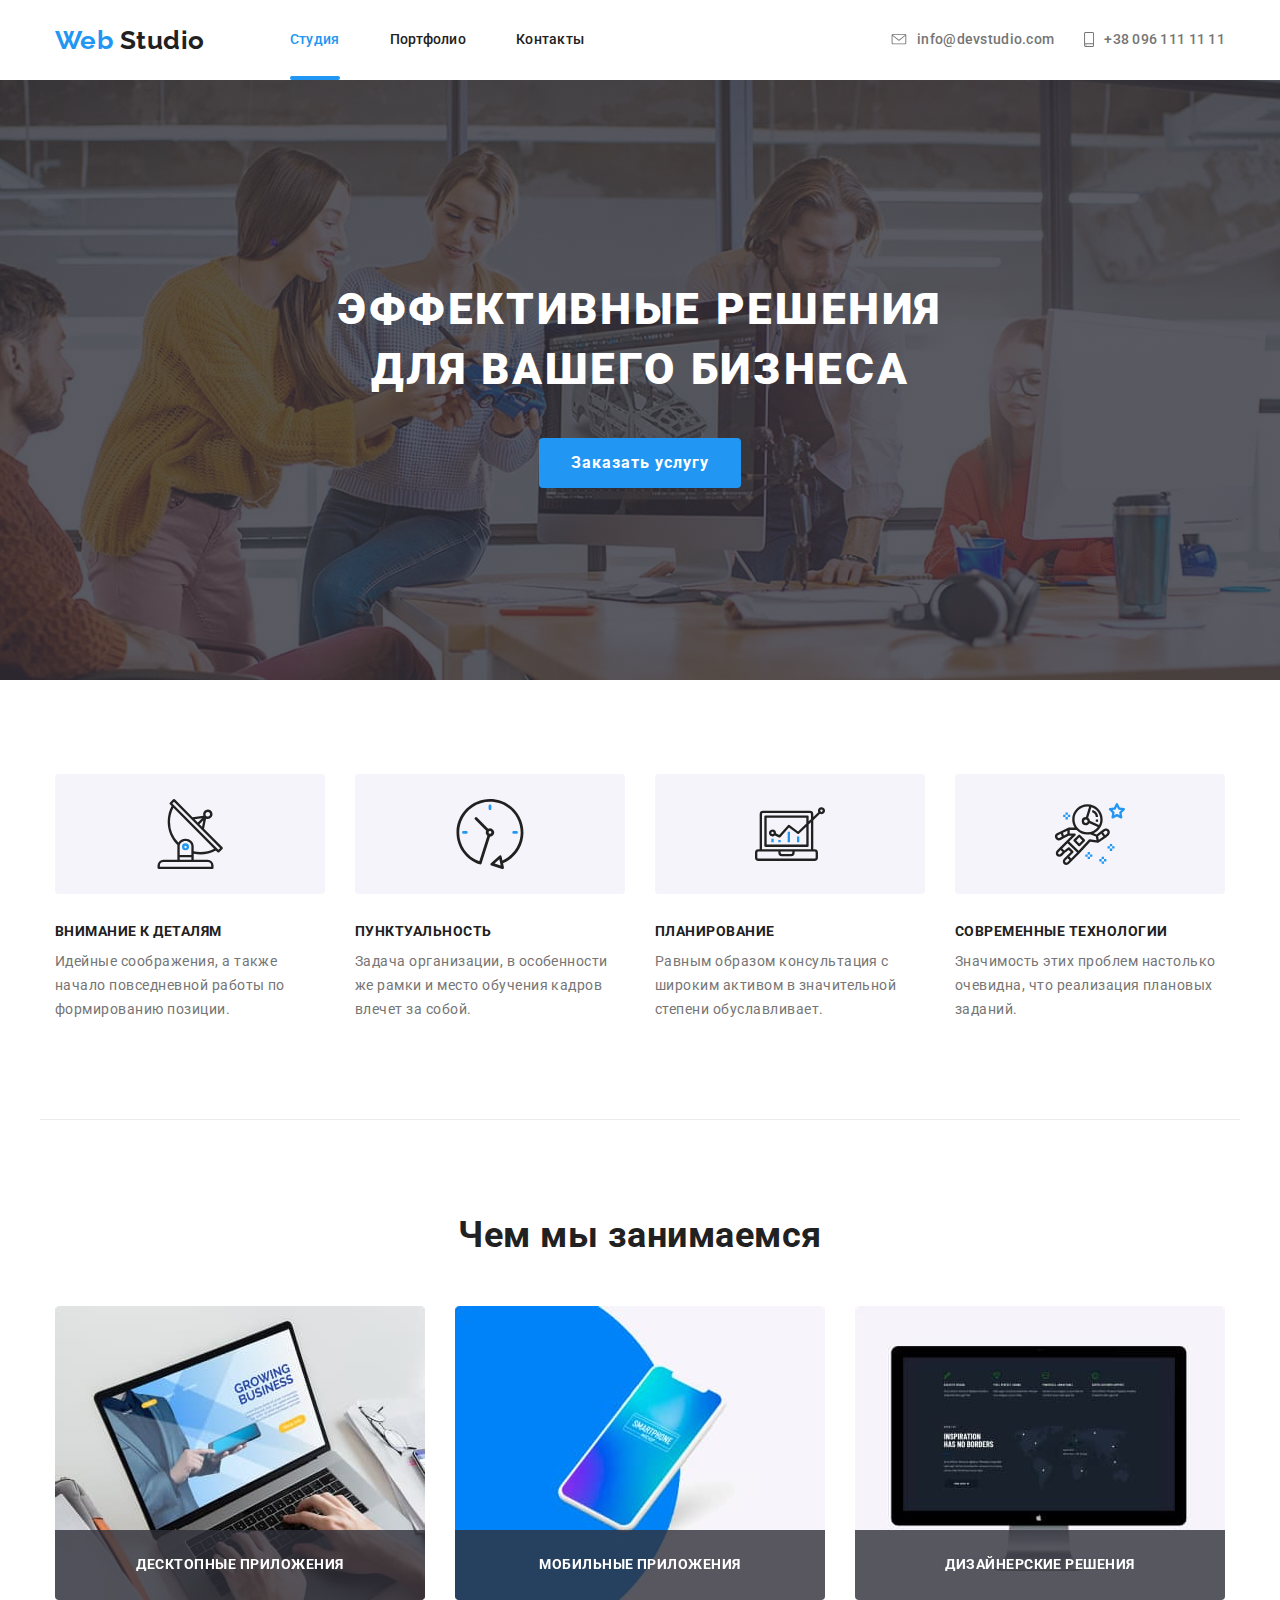
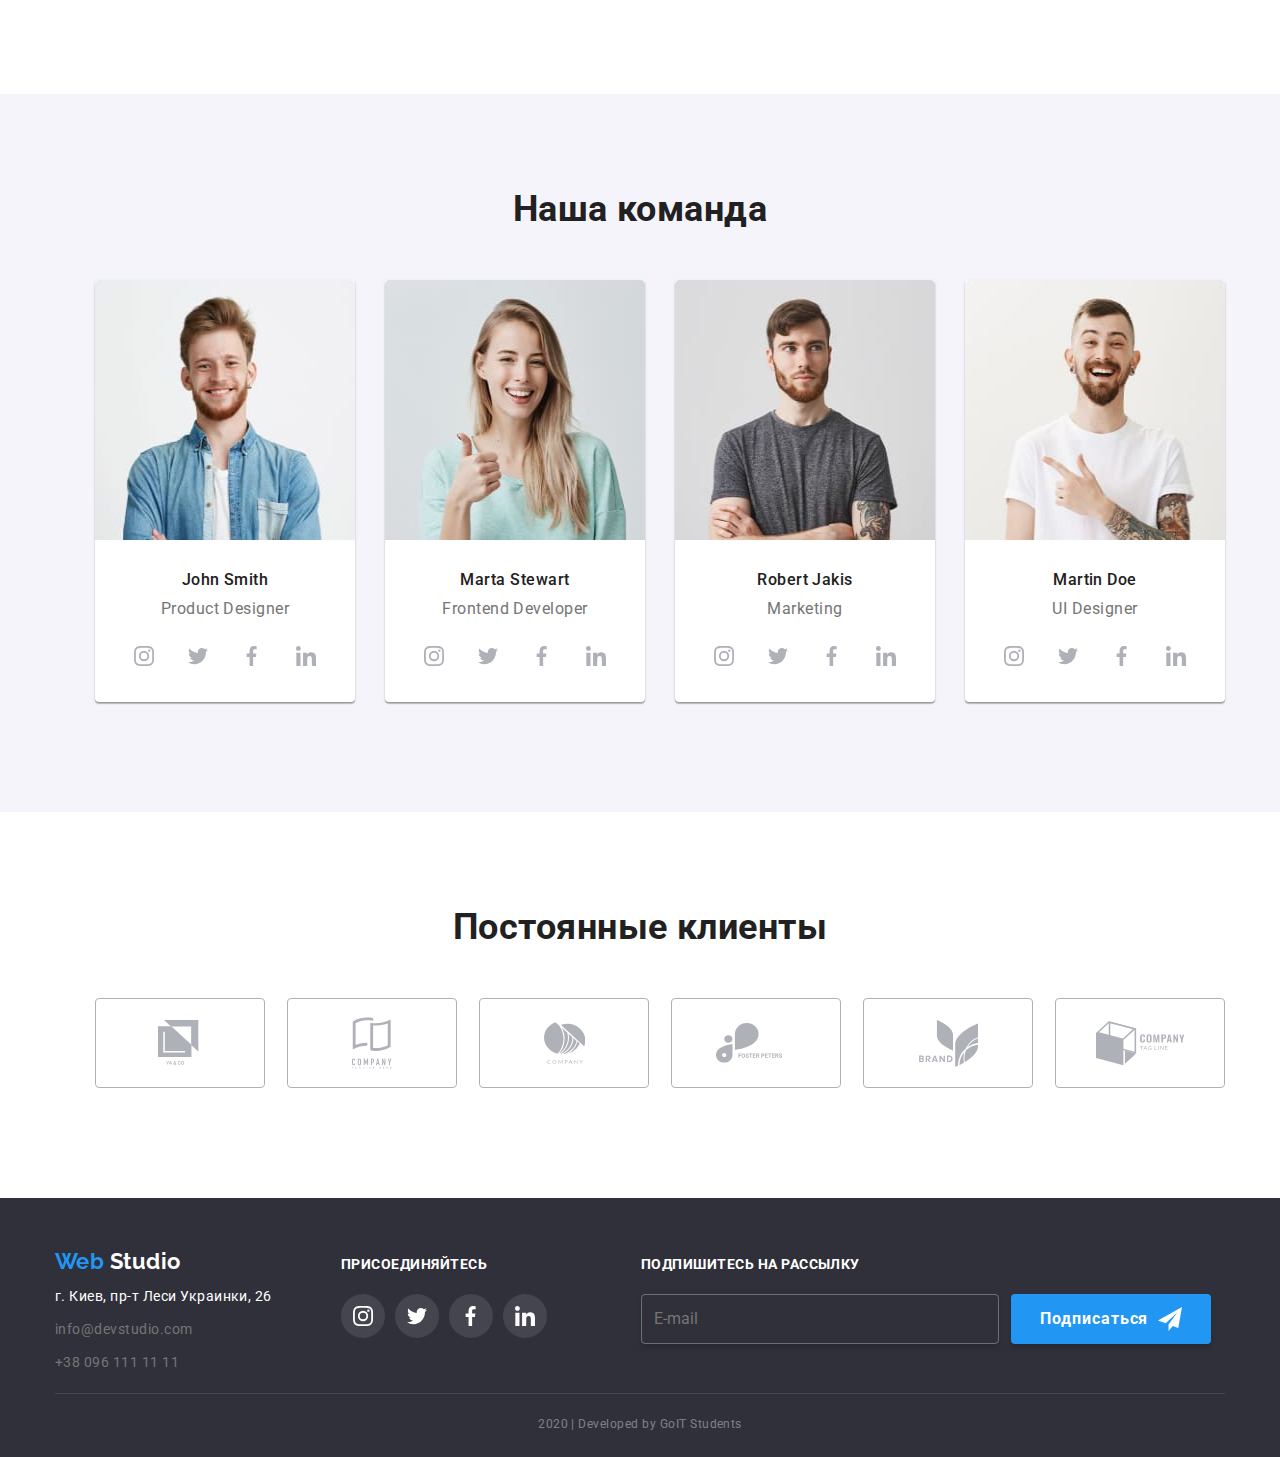
==== index.html @ b2ac67c5 "внес правки по кнопкам" ====
<!DOCTYPE html>
<html lang="ru">
<head>
    <meta charset="UTF-8">
    <meta name="viewport" content="width=device-width, initial-scale=1.0">
    <title>Document</title>
    <link href="https://fonts.googleapis.com/css2?family=Raleway:wght@500&family=Roboto:wght@400;500;700;900&display=swap" rel="stylesheet">
    <link rel="stylesheet" href="https://cdnjs.cloudflare.com/ajax/libs/modern-normalize/0.6.0/modern-normalize.min.css">
    <link rel="stylesheet" href="./css/style.css">
</head>
<body>
    <header>
        <div class="container">
            <nav class="nav">
                <a href="./index.html" class="nav-logo"><span class="first-name">Web</span><span class="last-name"> Studio</span></a>
                <ul class="nav-link">
                    <li class="item"><a href="" class="title current">Студия</a></li>
                    <li class="item"><a href="./portfolio.html" class="title">Портфолио</a></li>
                    <li class="item"><a href="" class="title">Контакты</a></li>
                </ul>
                <ul class="nav-contacts">
                    <li class="item">
                        <a href="mailto:info@devstudio.com" class="item-link">
                            <svg class="item-icon mail">
                                <use href="./images/sprite.svg#icon-mail"></use>
                            </svg>   
                            info@devstudio.com
                        </a>
                    </li>
                    <li class="item">
                        <a href="tel:+380961111111" class="item-link">
                            <svg class="item-icon phone">
                                <use href="./images/sprite.svg#icon-phone"></use>
                            </svg>
                            +38 096 111 11 11
                        </a>
                    </li>
                </ul>
            </nav>
        </div>
    </header>   
    <main>
        <section class="hero">
            <h1 class="title">Эффективные решения для вашего бизнеса</h1>
            <button class="link" data-modal-open>Заказать услугу</button>
        </section>

        <div class="backdrop is-hidden" data-modal>
            <div class="modal">
                <button class="modal-button" data-modal-close>
                    <svg class="modal-close">
                        <use href="./images/sprite-cross.svg#icon-cross"></use>
                    </svg>
                </button>

                <form action="form" class="form">
                    <b class="form-call">Оставьте свои данные, мы вам перезвоним</b>
                    <ul class="form-list">
                        <li class="form-list__item">
                            <form action="">
                                <label for="" class="form-list__item-label">
                                    <svg class="form-list__item-image"  width="12" height="12">
                                        <use href="./images/sprite.svg#icon-person"></use>
                                    </svg>
                                    <input type="name" class="form-list__item-colomn" placeholder=" ">

                                    <span class="form-list__item-text">Имя</span> 

                                </label>
                            </form>
                        </li>
                        <li class="form-list__item">
                            <form action="">
                                <label for="" class="form-list__item-label">
                                    <svg class="form-list__item-image telephone" width="13" height="13">
                                        <use href="./images/sprite.svg#icon-telephone"></use>
                                    </svg>
                                    <input type="tel" name="telephone" class="form-list__item-colomn" placeholder=" "> 
                                    
                                    <span class="form-list__item-text">Телефон</span>
                                </label>
                            </form>
                        </li>
                        <li class="form-list__item">
                            <form action="" class="form-list__item-form">
                                <label for="" class="form-list__item-label">
                                    <svg class="form-list__item-image envelope " width="15" height="12">
                                        <use href="./images/sprite.svg#icon-e-mail" ></use>
                                    </svg>
                                    <input type="email" name="email" class="form-list__item-colomn" placeholder=" ">
                                    
                                    <span class="form-list__item-text">Почта</span>
                                    
                                </label>
                            </form>
                        </li>
                        <li class="form-list__item">
                            <form action="" class="form-list__item-form">
                                <label for="" class="form-list__item-label">
                                    <textarea name="comment" rows="5" placeholder=" "   class="form-list__item-colomn comments"></textarea>
                                    <span class="comments-text">Комментарий</span>
                                </label>

                            </form>
                        </li>
                    </ul>

                    <div class="form-mailing">
                        <form action="">
                            <label for="">
                                <input type="checkbox" class="checbox">
                            </label>
                        </form>
                        <p>Соглашаюсь с рассылкой и принимаю 
                            <a href="" class="form-mailing__link">Условия договора</a></p>
                    </div>
                    <button type="submit" class="button-send">Отправить</button>
                </form>
            </div>            
        </div>

        
        

        <section>
            <!--Скрытый заголовок-->
            <h2 class="visually-hidden">Преимущества</h2>
            <div class="container">
                <ul class="advantages">
                    <li class="advantages-element">
                        <div class="advantages-background">
                            <svg class="advantages-sprite">
                                <use href="./images/sprite.svg#icon-satellite-dish"></use>
                            </svg>
                        </div>
                        <h3 class="advantages-title">Внимание к деталям</h3>
                        <p class="advantages-description">Идейные соображения, а также начало повседневной работы по формированию позиции.</p>
                    </li>
                    <li class="advantages-element">
                        <div class="advantages-background">
                            <svg class="advantages-sprite" width="70" height="70">
                                <use href="./images/sprite.svg#icon-clock"></use>
                            </svg>
                        </div>
                        <h3 class="advantages-title">Пунктуальность</h3>
                        <p class="advantages-description">Задача организации, в особенности же рамки и место обучения кадров влечет за собой.</p>
                    </li>                   
                    <li class="advantages-element">
                        <div class="advantages-background">
                            <svg class="advantages-sprite" width="70" height="70">
                                <use href="./images/sprite.svg#icon-computer"></use>
                            </svg>
                        </div>
                        <h3 class="advantages-title">Планирование</h3>
                        <p class="advantages-description">Равным образом консультация с широким активом в значительной степени обуславливает.</p>
                    </li>
                    <li class="advantages-element">
                        <div class="advantages-background">
                            <svg class="advantages-sprite" width="70" height="70">
                                <use href="./images/sprite.svg#icon-cosmonaut"></use>
                            </svg>
                        </div>
                        <h3 class="advantages-title">Современные технологии</h3>
                        <p class="advantages-description">Значимость этих проблем настолько очевидна, что реализация плановых заданий.</p>
                    </li>          
                </ul>
            </div>
        </section>
        
        <section>
            <div class="container employment-section">
                <h2 class="title-section">Чем мы занимаемся</h2>
                <ul class="benefit">
                    <li class="benefit-item">
                        <img src="./images/desktop.jpg" alt="Иконка персонального компьютера" width="370">
                        <h3 class="capabilities">Десктопные приложения</h3>
                    </li>
                    <li class="benefit-item">
                        <img src="./images/smartphone.jpg" alt="Иконка смартфона" width="370">
                        <h3 class="capabilities">Мобильные приложения</h3>
                    </li>
                    <li class="benefit-item">
                        <img src="./images/display.jpg" alt="Иконка монитора" width="370">
                        <h3 class="capabilities">Дизайнерские решения</h3>
                    </li>
                </ul>
            </div>
            
        </section>

        <section class="team">
            <div class="container employment-team">
                <h2 class="title-section">Наша команда</h2>
                <ul class="team-flex">
                    <li class="team-flex-item">
                        <img src="./images/John.jpg" alt="Фото Джона Смита" width="270" class="team-flex-photo">
                        <h3 lang="en" class="title">John Smith</h3>
                        <p lang="en">Product Designer</p>
                        <ul class="social-links">
                            <li>
                                <a href="https://instagram.com" class="link" aria-label="иконка Инстаграм">
                                    <svg class="link-icon" widht="20" height="20">
                                        <use href="./images/sprite.svg#icon-instagram"></use>
                                    </svg>
                                </a>
                            </li>
                            <li>
                                <a href="https://twitter.com" class="link" aria-label="иконка Твиттер">
                                    <svg class="link-icon" widht="20" height="20">
                                        <use href="./images/sprite.svg#twitter"></use>
                                    </svg>
                                </a>
                            </li>
                            <li>
                                <a href="https://facebook.com" class="link" aria-label="иконка Фейсбук">
                                    <svg class="link-icon" widht="20" height="20">
                                        <use href="./images/sprite.svg#icon-Facebook"></use>
                                    </svg>
                                </a>
                            </li>
                            <li>
                                <a href="https://linkedin.com" class="link" aria-label="иконка Линкедин">
                                    <svg class="link-icon" widht="20" height="20">
                                        <use href="./images/sprite.svg#icon-linkedin"></use>
                                    </svg>
                                </a>
                            </li>
                        </ul>
                    </li>
                    <li class="team-flex-item">
                        <img src="./images/Marta.jpg" alt="Фото Марты Стюарт" width="270" class="team-flex-photo">
                        <h3 lang="en" class="title">Marta Stewart</h3>
                        <p lang="en">Frontend Developer</p>
                        <ul class="social-links">
                            <li>
                                <a href="https://instagram.com" class="link" aria-label="иконка Инстаграм">
                                    <svg class="link-icon" widht="20" height="20">
                                        <use href="./images/sprite.svg#icon-instagram"></use>
                                    </svg>
                                </a>
                            </li>
                            <li>
                                <a href="https://twitter.com" class="link" aria-label="иконка Твиттер">
                                    <svg class="link-icon" widht="20" height="20">
                                        <use href="./images/sprite.svg#twitter"></use>
                                    </svg>
                                </a>
                            </li>
                            <li>
                                <a href="https://facebook.com" class="link" aria-label="иконка Фейсбук">
                                    <svg class="link-icon" widht="20" height="20">
                                        <use href="./images/sprite.svg#icon-Facebook"></use>
                                    </svg>
                                </a>
                            </li>
                            <li>
                                <a href="https://linkedin.com" class="link" aria-label="иконка Линкедин">
                                    <svg class="link-icon" widht="20" height="20">
                                        <use href="./images/sprite.svg#icon-linkedin"></use>
                                    </svg>
                                </a>
                            </li>
                        </ul>
                    </li>
                    <li class="team-flex-item">
                        <img src="./images/Robert.jpg" alt="Фото Роберта Якиса" width="270" class="team-flex-photo">
                        <h3 lang="en" class="title">Robert Jakis</h3>
                        <p lang="en">Marketing</p>
                        <ul class="social-links">
                            <li>
                                <a href="https://instagram.com" class="link" aria-label="иконка Инстаграм">
                                    <svg class="link-icon" widht="20" height="20">
                                        <use href="./images/sprite.svg#icon-instagram"></use>
                                    </svg>
                                </a>
                            </li>
                            <li>
                                <a href="https://twitter.com" class="link" aria-label="иконка Твиттер">
                                    <svg class="link-icon" widht="20" height="20">
                                        <use href="./images/sprite.svg#twitter"></use>
                                    </svg>
                                </a>
                            </li>
                            <li>
                                <a href="https://facebook.com" class="link" aria-label="иконка Фейсбук">
                                    <svg class="link-icon" widht="20" height="20">
                                        <use href="./images/sprite.svg#icon-Facebook"></use>
                                    </svg>
                                </a>
                            </li>
                            <li>
                                <a href="https://linkedin.com" class="link" aria-label="иконка Линкедин">
                                    <svg class="link-icon" widht="20" height="20">
                                        <use href="./images/sprite.svg#icon-linkedin"></use>
                                    </svg>
                                </a>
                            </li>
                        </ul>
                    </li>
                    <li class="team-flex-item">
                        <img src="./images/Martin.jpg" alt="Фото Мартина До" width="270" class="team-flex-photo">
                        <h3 lang="en" class="title">Martin Doe</h3>
                        <p lang="en">UI Designer</p>
                        <ul class="social-links">
                            <li>
                                <a href="https://instagram.com" class="link" aria-label="иконка Инстаграм">
                                    <svg class="link-icon" widht="20" height="20">
                                        <use href="./images/sprite.svg#icon-instagram"></use>
                                    </svg>
                                </a>
                            </li>
                            <li>
                                <a href="https://twitter.com" class="link" aria-label="иконка Твиттер">
                                    <svg class="link-icon" widht="20" height="20">
                                        <use href="./images/sprite.svg#twitter"></use>
                                    </svg>
                                </a>
                            </li>
                            <li>
                                <a href="https://facebook.com" class="link" aria-label="иконка Фейсбук">
                                    <svg class="link-icon" widht="20" height="20">
                                        <use href="./images/sprite.svg#icon-Facebook"></use>
                                    </svg>
                                </a>
                            </li>
                            <li>
                                <a href="https://linkedin.com" class="link" aria-label="иконка Линкедин">
                                    <svg class="link-icon" widht="20" height="20">
                                        <use href="./images/sprite.svg#icon-linkedin"></use>
                                    </svg>
                                </a>
                            </li>
                        </ul>
                    </li>
                </ul>
            </div>
            
        </section>

        <section>
            <div class="container employment-partners">
                <h2 class="title-section">Постоянные клиенты</h2>
                <ul class="partners">
                    <li class="partners-image">
                        <a href="" class="partners-link">
                            <svg class="partners-logo" width="44.27" height="49.23">
                                <use href="./images/sprite.svg#icon-yaco"></use>
                            </svg>
                        </a>
                    </li>
                    <li class="partners-image">
                        <a href="" class="partners-link">
                            <svg class="partners-logo" width="40" height="52">
                                <use href="./images/sprite.svg#icon-tagline_co"></use>
                            </svg>
                        </a>
                    </li>
                    <li class="partners-image">
                        <a href="" class="partners-link">
                            <svg class="partners-logo" width="41" height="42.6">
                                <use href="./images/sprite.svg#icon-company"></use>
                            </svg>
                        </a>
                    </li>
                    <li class="partners-image">
                        <a href="" class="partners-link">
                            <svg class="partners-logo" width="79.56" height="42.02">
                                <use href="./images/sprite.svg#icon-foster_peters"></use>
                            </svg>
                        </a>
                    </li>
                    <li class="partners-image">
                        <a href="" class="partners-link">
                            <svg class="partners-logo" width="59" height="47">
                                <use href="./images/sprite.svg#icon-brand"></use>
                            </svg>
                        </a>
                    </li>
                    <li class="partners-image">
                        <a href="" class="partners-link">
                            <svg class="partners-logo" width="88.48" height="45.44">
                                <use href="./images/sprite.svg#icon-tag_line_co"></use>
                            </svg>
                        </a>
                    </li>
                </ul>
            </div>
        </section>
    </main>

    <footer>
        <div class="container footer">
            <!--Скрытый заголовок-->
            <h2 class="hidden">Адрес и контакты</h2>
            <section class="footer-flex">
                <div class="footer-flex-block">
                    <a href="./index.html" class="footer-logo"><span class="first-name-logo">Web</span><span class="last-name-logo"> Studio</span></a>
                    <address class="contacts">
                        <p>г. Киев, пр-т Леси Украинки, 26</p>
                        <ul>
                            <li><a href="mailto:info@devstudio.com">info@devstudio.com</a></li>
                            <li><a href="tel:+380961111111">+38 096 111 11 11</a></li>
                        </ul>         
                    </address>
                </div>

                <div class="footer-flex-block network">
                    <h2 class="join">присоединяйтесь</h2>
                    <ul class="social-links footer-links">
                        <li>
                            <a href="https://instagram.com" class="link" aria-label="иконка Инстаграм">
                                <svg class="link-icon" widht="20" height="20">
                                    <use href="./images/sprite.svg#icon-instagram"></use>
                                </svg>
                            </a>
                        </li>
                        <li>
                            <a href="https://twitter.com" class="link" aria-label="иконка Твиттер">
                                <svg class="link-icon" widht="20" height="20">
                                    <use href="./images/sprite.svg#twitter"></use>
                                </svg>
                            </a>
                        </li>
                        <li>
                            <a href="https://facebook.com" class="link" aria-label="иконка Фейсбук">
                                <svg class="link-icon" widht="20" height="20">
                                    <use href="./images/sprite.svg#icon-Facebook"></use>
                                </svg>
                            </a>
                        </li>
                        <li>
                            <a href="https://linkedin.com" class="link" aria-label="иконка Линкедин">
                                <svg class="link-icon" widht="20" height="20">
                                    <use href="./images/sprite.svg#icon-linkedin"></use>
                                </svg>
                            </a>
                        </li>
                    </ul>
                </div>

                <form class="subscribe">
                    <b class="subscribe-urge">Подпишитесь на рассылку</b>
                    <ul class="subscribe-form">
                        <li>
                            <form action="" class="subscribe-form__field">
                                <label for="email" class="subscribe-form__field-label">
                                    <input type="email" name="email" class="subscribe-form__field-input" placeholder="E-mail">
                                </label>
                            </form>
                        </li>
                        
                        <li>
                            <button type="submit" class="submit">Подписаться
                                <svg class="submit-svg">
                                    <use href="./images/sprite.svg#icon-send"></use>
                                </svg>
                            </button>
                        </li>
                    </ul>
                </form>
                
            </section>
            <p class="developers">2020 | Developed by GoIT Students</p>
        </div>
    </footer>
  
  <script src="./js/modal.js"></script>
</body>
</html>
---- css/style.css ----
/* primary text color #212121 */

/* secondary color #757575 */

/* third-text-color: Hero, advantages, section H2 what we do, footer <p>, adress only <p>, social links when :hover - #FFFFFF */

/* link color #2196F3 */

/* footer adress ul li - rgba(255, 255, 255, 0.6); */

/* 2020 | Developed by GoIT Students - rgba(255, 255, 255, 0.4); */

/* bcg логотипов с раздела преимущества #F5F4FA; */

:root{
    --primary-text-color: #212121;
    --secondary-text-color: #757575;
    --third-text-color: #FFFFFF;
    --link-color: #2196F3;
    --developers-color: rgba(255, 255, 255, 0.4);
    --resources-portfolio-color: #F5F4FA;
    --benefit-capabilities-color: rgba(47, 48, 58, 0.8);
    --border-partners-company-color: #AFB1B8;
    --line-developers-color: rgba(255, 255, 255, 0.1);
    --header-line-color: #ECECEC;
    --bacgroung-portfolio-links: rgba(33, 150, 243, 0.9);
    --backdrop-color: rgba(0, 0, 0, 0.2);
    --backgroung-footer-color: #2F303A;
}

/* html {
	box-sizing: border-box;
}

*,
*::before,
*::after {
	box-sizing: inherit;
} */

body{
    color: var(--primary-text-color);
    background-color: var(--third-text-color);
    font-family: Roboto, sans-serif;
    letter-spacing: 0.03em;
    font-style: normal;
    font-weight: 400;
}

img{​  
    display: block;
    max-width: 100%;
    height: auto;
}

.visually-hidden {
    position: absolute;
    width: 1px;
    height: 1px;
    margin: -1px;
    border: 0;
    padding: 0;
    clip: rect(0 0 0 0);
    overflow: hidden;
  }

/*.title-section,*/ .team .title, .team p, .logo, .join, .contacts > p{
    padding: 0;
    margin: 0;
}

.container {
    margin-left: auto;
    margin-right: auto;
    width: 1200px;
    padding-left: 15px;
    padding-right: 15px;
    /* outline: 2px solid tomato; */
}
  
a{
    text-decoration: none;
}
li {
    list-style-type: none; /* Убираем маркеры */
}

/* Логотип */
.nav-logo{
    margin-right: 85px;
}

span.first-name,
span.last-name{
    color: var(--link-color);
    font-family: Raleway, sans-serif;
    font-weight: 700;
    font-size: 26px;
    line-height: 1.19;
}

span.last-name{
    color: var(--primary-text-color);
}

/* Верхняя панель перехода по ссылкам внутри сайта */
.header-porfolio{
    border-bottom: 1px solid var(--header-line-color);
}

.nav-link{
    padding: 0;
    margin: 0;
}

.nav{
    display: flex;
    align-items: center;
} 

.nav-link{
    display: flex;
}

.nav-link .item + .item{
    margin-left: 50px;
}

.nav-link .title{
    display: block;
    padding-top: 32px;
    padding-bottom: 32px;

    transition: color 250ms cubic-bezier(0.4, 0, 0.2, 1);
}

.nav-link .title,
.nav-contacts .item-link{
    display: inline-block;
    margin-bottom: 0px;

    color: inherit;  
    font-weight: 500;
    font-size: 14px;
    line-height: 1.14;
    letter-spacing: 0.02em;
}

.nav-link .title:hover,
.nav-link .title:focus{
    color: var(--link-color);
}

.nav-link .current{
    position: relative;
    color: var(--link-color);   
}

.nav-link .current::after{
    content: '';
    position: absolute;
    bottom: 0;
    left: 0;

    width: 100%;
    height: 4px;
    background-color: var(--link-color);
    border-radius: 2px;
}

/* Верхняя панель отправки мейла и телефонного звонка */
.nav-contacts{
    display: flex;    
    padding: 0;
    margin: 0;
    margin-left: auto;
    align-items: center;
}

.nav-contacts .item + .item{
    display: flex;
    margin-left: 30px;
    align-items: center;
}

.nav-contacts .item-link{
    display: flex;
    align-items: center;
    color: var(--secondary-text-color);
    transition: color 250ms cubic-bezier(0.4, 0, 0.2, 1);
}

.item-icon{
    margin-right: 10px;
}

.item-icon.mail{
    display: flex;
    width: 16px;
    height: 11px;
    transition: fill 250ms cubic-bezier(0.4, 0, 0.2, 1);
    fill: var(--secondary-text-color);
}

.item-icon.phone{
    display: flex;
    width: 10px;
    height: 15px;
    transition: fill 250ms cubic-bezier(0.4, 0, 0.2, 1);
    fill: var(--secondary-text-color);
}

.nav-contacts .item-link:hover,
.nav-contacts .item-link:focus{
    color: var(--link-color);
    fill: var(--link-color);
}

.nav-contacts .item-link:hover > .mail,
.nav-contacts .item-link:focus > .mail{
    fill: var(--link-color);
}

.nav-contacts .item-link:hover > .phone,
.nav-contacts .item-link:focus > .phone{
    fill: var(--link-color);
}

/* .item-link.mail::before{
    content: '';
    display: inline-flex;
    background-image: url('../images/mail.svg');
    width: 16px;
	height: 11px;
    margin-right: 10px;
    background-size: contain;
} */

/* .item-link.telephone::before{
    content: '';
    display: inline-flex;
    background-image: url(../images/phone.svg);
    width: 10px;
	height: 15px;
    margin-right: 10px;
    background-size: contain;
} */


/* Заглавие сайта - HERO */
.hero{
    /* display: block; */
    padding-top: 200px;
    padding-bottom: 200px;
    margin-left: auto;
    margin-right: auto;
    text-align: center;

    background-image: linear-gradient(rgba(47, 48, 58, 0.8), rgba(47, 48, 58, 0.8)), url(../images/Hero.jpg);
    background-repeat: no-repeat;
    background-position: center;
    max-width: 1600px;
    height: 600px;
}

.hero .title{
    margin: 0;
    margin-bottom: 38px;

    margin-left: auto;
    margin-right: auto;
    width: 646px;
    align-content: center;

    color: var(--third-text-color);
    font-weight: 900;
    font-size: 44px;
    line-height: 1.36;
    letter-spacing: 0.06em;
    text-transform: uppercase;
    /* background-color: tomato; */
}

.hero .link{
    display: inline-block;
    margin-bottom: 0px;
    padding: 10px 32px;

    cursor: pointer;
    background-color: var(--link-color);
    border-radius: 4px;
    color: var(--third-text-color);
    font-weight: 700;
    font-size: 16px;
    line-height: 1.88;
    letter-spacing: 0.06em;
    min-width: 200px;

    border: none;
}

/* Модалка */
.backdrop{
    position: fixed;
    top: 0;
    left: 0;
    width: 100%;
    height: 100%;
    background-color: var(--backdrop-color);
    transition: opacity 250ms cubic-bezier(0.4, 0, 0.2, 1);
}

.backdrop.is-hidden{
    opacity: 0;
    pointer-events: none;
}

.modal{
    position: relative;
    top: 50%;
    left: 50%;

    padding-top: 40px;
    padding-bottom: 40px;

    width: 528px;
    height: 581px;

    background-color: var(--third-text-color);
    border-radius: 4px;
    box-shadow: 0px 2px 1px rgba(0, 0, 0, 0.2), 0px 1px 1px rgba(0, 0, 0, 0.14), 0px 1px 3px rgba(0, 0, 0, 0.12);   
    text-align: center;

    transform: translate(-50%, -50%) scale(1);
    transition: transform 250ms cubic-bezier(0.4, 0, 0.2, 1);
}

.backdrop.is-hidden .modal {
    transform: translate(-50%, -50%) scale(1.1);
}

.modal-button{
    position: absolute;
    top: 0;
    right: 0;
    transform: translate(+30%, -30%);
    
    display: flex;
    /* flex-direction: column; */
    width: 30px;
    height: 30px;
    background-color: var(--third-text-color);
    border-radius: 50%;
    justify-content: center;
    align-items: center;

    outline: none;
    border: none;
    box-shadow: 0px 2px 1px rgba(0, 0, 0, 0.2), 0px 1px 1px rgba(0, 0, 0, 0.14), 0px 1px 3px rgba(0, 0, 0, 0.12);
    cursor: pointer;
}

.modal-close{
    display: flex;
    width: 11px;
    height: 11px;
}

/* .form{

} */

.form .form-call{
    display: block;
    font-size: 20px;
    line-height: 23px;
}

.form-list{
    margin: 0;
    padding: 0;
}

.form-list__item{
    margin-top: 28px;
    display: block; 
}

.form-list__item:first-child{
    margin-top: 30px;
}

.form-list__item-label{
    position: relative;
    font-size: 14px;
    line-height: 1.14;
    letter-spacing: 0.01em;
    color: var(--secondary-text-color);
    outline: none;
    /* font: inherit; */
}

.form-list__item-text{
    position: absolute;
    top: 50%;
    left: 42px;
    transform: translateY(-50%);
    transition: transform 250ms cubic-bezier(0.4, 0, 0.2, 1);
}

textarea, input {
    transition: border-color 250ms cubic-bezier(0.4, 0, 0.2, 1);
}

/* .form-list__item-label:focus-within > .form-list__item-text{
    color: var(--link-color);
} */

.form-list__item-label:focus-within > .form-list__item-image{
    fill: var(--link-color);
}

.form-list__item-label:focus-within > .form-list__item-colomn{
    border-color: var(--link-color);
}

.form-list__item-colomn{
    padding-left: 42px;
    width: 448px;
    height: 40px;
    border: 1px solid rgba(33, 33, 33, 0.2);
    border-radius: 4px;
    outline: none;
}

.form-list__item-colomn.comments{
    padding: 12px 16px;
    width: 448px;
    height: 120px;
}

.form-list__item-colomn.comments{
    resize: none;
}
/* 
.form-list__item-form{
    position: relative;
} */

.comments-text{
    position: absolute;
    
    top: -94px;
    left: 16px;
    transition: transform 250ms cubic-bezier(0.4, 0, 0.2, 1);
}

.form-list__item-label:focus-within>.form-list__item-text,
.form-list__item-colomn:not(:placeholder-shown)+.form-list__item-text {
  transform: translate(-26px, -36px);

  font-size: 12px;
  color: var(--link-color);
}

.form-list__item-label:focus-within>.comments-text,
textarea:not(:placeholder-shown)+.comments-text {
  transform: translateY(-28px);

  font-size: 12px;
  color: var(--link-color);
}

/* свг-спрайты в модальном окне */
.form-list__item-image{
    position: absolute;
    margin: 14px 0px 14px 19px;
}

.form-list__item-image.telephone{
    margin: 13px 0px 14px 18px;
}

.form-list__item-image.envelope{
    margin: 14px 0px 14px 18px;
}

.form-mailing{
    display: flex;
    justify-content: center;
    margin-top: 20px;
}

.checbox{
    margin-right: 8.48px;
}

.form-mailing > p{
    margin: 0;
    padding: 0;
    font-size: 14px;
    line-height: 1.71;
    color: var(--secondary-text-color);
}

.form-mailing__link{
    color: var(--link-color);
    text-decoration-line: underline;
}


.button-send{
    display: inline-block;
    margin-top: 30px;
    
    width: 200px;
    height: 50px;

    font-size: 16px;
    line-height: 1.87;
    font-weight: 700;
    letter-spacing: 0.06em;

    color: var(--third-text-color);
    background: var(--link-color);
    box-shadow: 0px 4px 4px rgba(0, 0, 0, 0.15);
    border-radius: 4px;
    border: none;
    cursor: pointer;
}

/* Преимущества */
.advantages{
    padding: 0;
    margin: 0;
    display: flex;
    padding-top: 94px;
    padding-bottom: 94px;
    align-items: center;
}

.advantages-element, .benefit-item{
    text-align: left;
    /* padding: 0; */
    margin-right: 30px;
}

.benefit-item{
    position: relative;
}

.advantages-element:last-child, .benefit-item:last-child{
    margin-right: 0px;
}

h2, .advantages{
    text-align: center;
}

.advantages-background{
    display: flex;
    margin-bottom: 30px;
    width: 270px;
    height: 120px;
    background-color: var(--resources-portfolio-color);
    border-radius: 4px;
    justify-content: center;
    align-items: center;
}


.advantages-sprite{
    display: flex;
    width: 70px;
    height: 70px;
}

.advantages-title{
    font-weight: 700;
    font-size: 14px;
    line-height: 1.14;
    text-transform: uppercase;
    margin: 0;
    margin-bottom: 10px;
    height: 16px;
}

.advantages-description{
    margin: 0;
    color: var(--secondary-text-color);
    max-width: 270px;
    font-size: 14px;
    line-height: 1.7;
    margin-bottom: 0px;
    height: 75px;
}

/* Чем мы занимаемся */
.employment{
    padding-top: 94px;
    padding-bottom: 94px;
    margin-bottom: 94px;
}

.title-section{
    margin: 0;
    margin-bottom: 50px;
    margin-left: auto;
    margin-right: auto;

    font-weight: 700;
    font-size: 36px;
    line-height: 1.17;
    text-align: center;
}

.benefit, .capabilities{
    padding: 0;
    margin: 0;
}

.benefit{
    display: flex;
    /* justify-content: space-between; */
}

.employment-section{
    padding-top: 94px;
    padding-bottom: 94px;
    border-top: 1px solid var(--header-line-color);
    /* margin-bottom: 94px; */
}

.benefit-item img{
    display: block;
    margin-bottom: 0px;
    /* min-width: auto; */
    border-radius: 4px;
    height: 294px;
}

.benefit-item .capabilities{
    position: absolute;
    bottom: 0;
    display: block;
    padding: 27px 80px;
    
    width: 370px;
    color: var(--third-text-color);
    font-weight: 700;
    font-size: 14px;
    line-height: 1.14;
    height: 70px;
    text-align: center;
    text-transform: uppercase;
    background-color: var(--benefit-capabilities-color);
    border-radius: 0px 0px 4px 4px; 
    /* letter-spacing: 0.03em; */
}

/* Наша команда */

.team{
    background-color: var(--resources-portfolio-color);
}

.employment-team{
    padding-top: 94px;
    padding-bottom: 94px;
}


.team-flex{
    display: flex;
}

.team-flex-item{
    width: calc((100% - 90px) / 4);
    margin-right: 30px;

    background-color: var(--third-text-color);
    box-shadow: 0px 2px 1px rgba(0, 0, 0, 0.2), 0px 1px 1px rgba(0, 0, 0, 0.14), 0px 1px 3px rgba(0, 0, 0, 0.12);
    border-radius: 4px;
    padding-bottom: 24px;

    overflow: hidden;
}

.team-flex-item:last-child{
    margin-right: 0px;
}

.team-flex-photo{
    margin-bottom: 30px;
    display: block;
    height: 260px;
}

.team-flex .title{
    font-weight: 500;
    font-size: 16px;
    line-height: 1.19;
    text-align: center;
    margin-bottom: 10px;
}

.team-flex-item p{
    color: var(--secondary-text-color);
    font-size: 16px;
    line-height: 1.19;
    text-align: center;
    margin-bottom: 16px;
}

/* Наша команда в соц.сетях */
/* .social-links{
    margin-top: 16px;
} */

.social-links {
    display: flex;
    margin-right: auto;
    margin-left: auto;
    width: 206px;
    height: 44px;
    padding: 0;
}
  
.social-links .link {
    display: flex;
    align-items: center;
    width: 44px;
    height: 44px;
    border-radius: 50%;
    background-size: 20px;
    background-repeat: no-repeat;
    background-position: center;

    transition: background-color 250ms cubic-bezier(0.4, 0, 0.2, 1);
}

.social-links > li{
    margin-right: 10px;
}

.social-links > li:last-child{
    margin-right: 0px;
}

.social-links .link-icon {
    display: inline-block;
    fill: var(--border-partners-company-color);
    
    transition: fill 250ms cubic-bezier(0.4, 0, 0.2, 1);
}

.social-links .link:hover > .link-icon,
.social-links .link:focus > .link-icon {
    fill: var(--third-text-color);
}
  
.social-links .link:hover,
.social-links .link:focus {
    background-color: var(--link-color);
}

/* Постоятнные клиенты */
.employment-partners{
    padding-top: 94px;
    padding-bottom: 94px;
}

.partners{
    display: flex;
    justify-content: space-between;
    /* padding-bottom: 94px; */
}

.partners-image{
    display: flex;
}

.partners-link{
    display: flex;
    width: 170px;
    height: 90px;
    border: 1px solid var(--border-partners-company-color);
    border-radius: 4px;
    justify-content: center;
    align-items: center;

    transition: border 250ms cubic-bezier(0.4, 0, 0.2, 1);
}

.partners-logo{
    display: block;
    fill: var(--border-partners-company-color);

    transition: fill 250ms cubic-bezier(0.4, 0, 0.2, 1);
}

.partners-link:hover,
.partners-link:focus{
    border: 1px solid var(--link-color);
}

.partners-link:hover > .partners-logo,
.partners-link:focus > .partners-logo{
    fill: var(--link-color);
}

/* portfolio */
.filtres{
    padding-top: 93px;
    padding-bottom: 50px;
}

.filtres-resources{
    display: flex;
    justify-content: center;
    margin: 0;
    padding: 0;
}

.filtres-resources-button{
    margin-right: 8px;
}

.filtres-resources-button:last-child{
    margin-right: 0px;
}

.filtres-resources button{
    padding: 6px 22px;

    /* font-family: Roboto; 
    font-style: normal;  */
    font-weight: 500;
    font-size: 16px;
    line-height: 1.63;
    text-align: center;
    border: none;
    /* min-width: 73px; */
    border-radius: 4px;

    transition: color 250ms cubic-bezier(0.4, 0, 0.2, 1), background-color 250ms cubic-bezier(0.4, 0, 0.2, 1), box-shadow 250ms cubic-bezier(0.4, 0, 0.2, 1);;
}

.filtres-resources button:hover,
.filtres-resources button:focus{
    color: var(--third-text-color);
    background-color: var(--link-color);
    box-shadow: 0px 2px 2px rgba(0, 0, 0, 0.12), 0px 1px 2px rgba(0, 0, 0, 0.08), 0px 3px 1px rgba(0, 0, 0, 0.1);
}

.works{
    /* padding: 0;
    margin: 0; */
    /* padding-top: 50px; */
    padding-bottom: 94px;
}

.portfolio{
    display: flex;
    flex-wrap: wrap;
    /* justify-content: space-between; */
    padding: 0;
    margin: 0;
}

.portfolio-links{
    width: calc((100% - 30px * 2) / 3);
    margin-right: 30px;
    margin-top: 30px;
    /* margin-top: 50px; */
}

.portfolio-links:nth-child(3n){
    margin-right: 0px;
}

.portfolio-links:nth-child(-n + 3){
    margin-top: 0px;
}

.portfolio-elements{
    border-top-right-radius: 5px;
    border-top-left-radius: 5px;
    overflow: hidden;

    transition: box-shadow 250ms cubic-bezier(0.4, 0, 0.2, 1);
}

.portfolio-elements, .portfolio-elements > img{
    display: block;
    margin-right: 0px;
} 

.portfolio img{
    margin-bottom: 0px;
    height: 294px;
}

.portfolio-image{
    position: relative;
    display: flex;    
    overflow: hidden;
}

.portfolio-elements:hover,
.portfolio-elements:focus{
    box-shadow: 1px 4px 6px rgba(0, 0, 0, 0.16), 0px 4px 4px rgba(0, 0, 0, 0.06), 0px 1px 1px rgba(0, 0, 0, 0.12);
}

.portfolio-elements:hover .text,
.portfolio-elements:focus .text{
    transform: translate(0, 0);
}

.portfolio .text{
    position: absolute;
    /* top: 0;
    left: 0; */
    padding: 0px 24px;
    margin: 0;
    /* opacity: 0; */
    display: flex;
    align-items: center;
    color: var(--third-text-color);
    background-color: var(--bacgroung-portfolio-links);
    width: 370px;
    height: 294px;
    font-size: 18px;
    line-height: 1.56;

    transform: translate(0, +100%);
    transition: transform 250ms cubic-bezier(0.4, 0, 0.2, 1);
}

.portfolio-card{     
    border: 1px solid #EEEEEE;
    border-top: transparent;
    border-bottom-right-radius: 5px;
    border-bottom-left-radius: 5px;
    padding: 20px 24px;
}

.portfolio-card h2{
    color: var(--primary-text-color);
    font-weight: 700;
    font-size: 18px;
    line-height: 2;
    letter-spacing: 0.06em;
    text-align: left;
    margin: 0;
    padding: 0;
}

.portfolio-card .product{
    color: var(--secondary-text-color);
    font-size: 16px;
    line-height: 1.86;
    text-align: left;
    margin-top: 4px;
    margin-bottom: 0px;
}

.hidden{
    display: none;
    padding: 0;
    margin: 0;
    text-align: center;
}

/* footer */
.contacts > ul{
    padding: 0;
    margin: 0;
}

.footer-flex{
    display: flex;
    align-items: baseline;
}

.footer-flex-block{
    margin-top: 48px;
}

.network{
    margin-left: 69px;
}

footer{
    background-color: var(--backgroung-footer-color);
    padding-bottom: 21px;
}

.container-footer{
    /* margin-top: 94px; */
    margin-bottom: 0px;
}

.footer-logo{
    display: block;
    margin-bottom: 10px;
}

.first-name-logo,
.last-name-logo{
    color: var(--link-color);
    font-family: Raleway, sans-serif;
    font-weight: 700;
    font-size: 22px;
    line-height: 1.18;
}

.last-name-logo{
    color: var(--third-text-color);
}

.contacts > p{
    margin-bottom: 9px;

    color: var(--third-text-color);
    font-size: 14px;
    line-height: 1.71;
    font-style: normal;
}


.contacts a{
    display: block;
    margin-top: 0px;
    /* margin-bottom: 9px; */

    color: var(--secondary-text-color);
    font-size: 14px;
    line-height: 1.71;
    font-style: normal;
}

.contacts li:first-child{
    margin-bottom: 9px;
}

.join{
    /* padding-top: 8px; */
    margin-bottom: 0px;

    color: var(--third-text-color);
    font-weight: 700;
    font-size: 14px;
    line-height: 1.14;
    text-transform: uppercase;
    text-align: left;
}

.subscribe{
    margin-top: 57px;
    margin-left: 94px;
}

.subscribe-urge{
    color: var(--third-text-color);
    font-size: 14px;
    line-height: 1.14;
    font-weight: 700;
    text-transform: uppercase;
}

.subscribe-form{
    display: flex;
    padding: 0;
    margin-top: 20px;
}

.subscribe-form__field{

}

.subscribe-form__field-label{

}

.subscribe-form__field-input{
    padding-left: 12px;
    width: 358px;
    height: 50px;

    color: rgba(255, 255, 255, 0.6);
    font-size: 16px;
    line-height: 1.87;

    background-color: transparent;
    border: 1px solid rgba(255, 255, 255, 0.3);
    box-shadow: 0px 4px 4px rgba(0, 0, 0, 0.15);
    border-radius: 4px;
}

.developers{
    color: var(--developers-color);
    font-size: 12px;
    line-height: 2;
    text-align: center;
    margin-top: 18px;
    margin-bottom: 0;
    padding-top: 18px;
    border-top: 1px solid var(--line-developers-color);
}

.submit{
    display: flex;
    align-items: center;
    padding-left: 29px;
    margin-left: 12px;
    width: 200px;
    height: 50px;
    font-weight: bold;
    font-size: 16px;
    line-height: 1.87;
    letter-spacing: 0.06em;
    color: var(--third-text-color);
    background-color: var(--link-color);
    border: none;
    box-shadow: 0px 4px 4px rgba(0, 0, 0, 0.15);
    border-radius: 4px;
}

.submit-svg{
    margin-left: 10px;
    width: 24px;
    height: 24px;
}

/* 
.header-line{
    display: inline-block;
    border: 1px solid var(--header-line-color);
    margin-top: 33px;
} */

.footer-links{
    margin-top: 21px;
    fill: var(--third-text-color);
}

.footer-links .link{
    background-color: var(--line-developers-color);
}

.footer-links .link-icon{
    fill: var(--third-text-color);
}
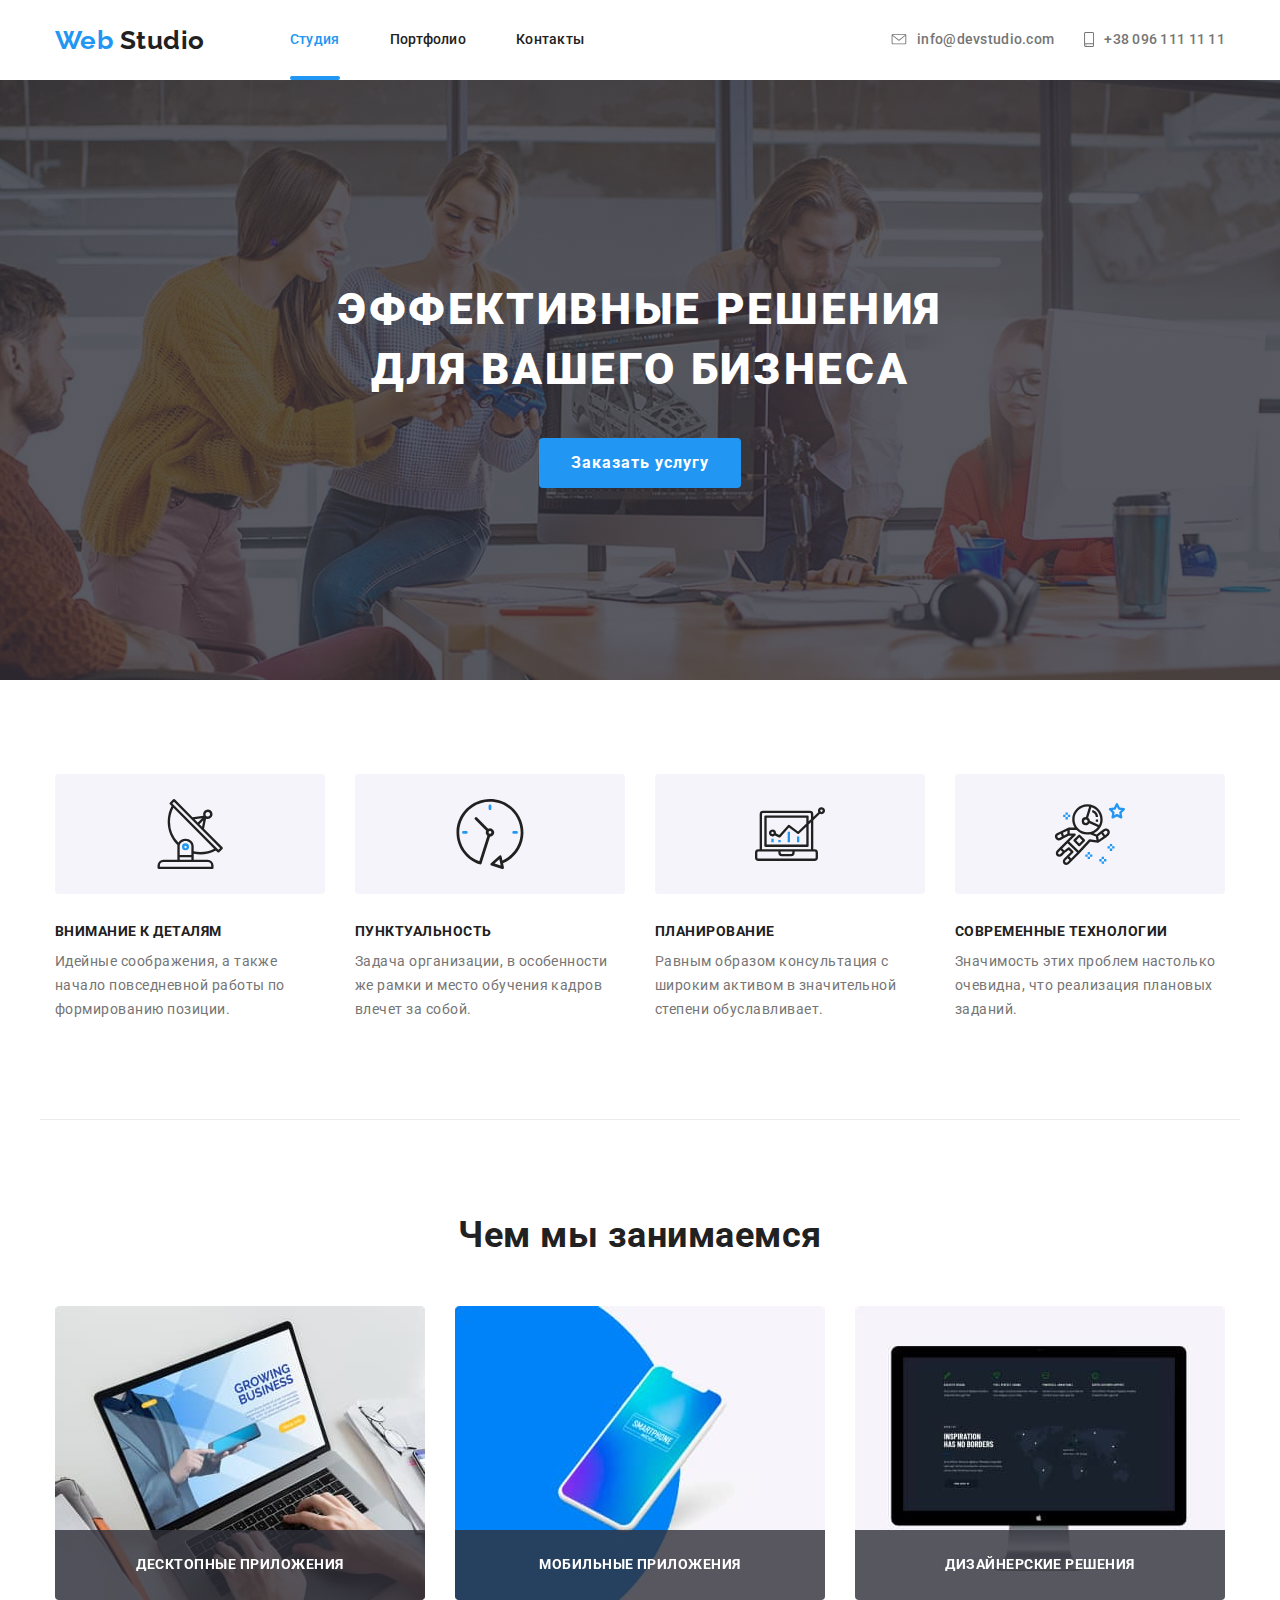
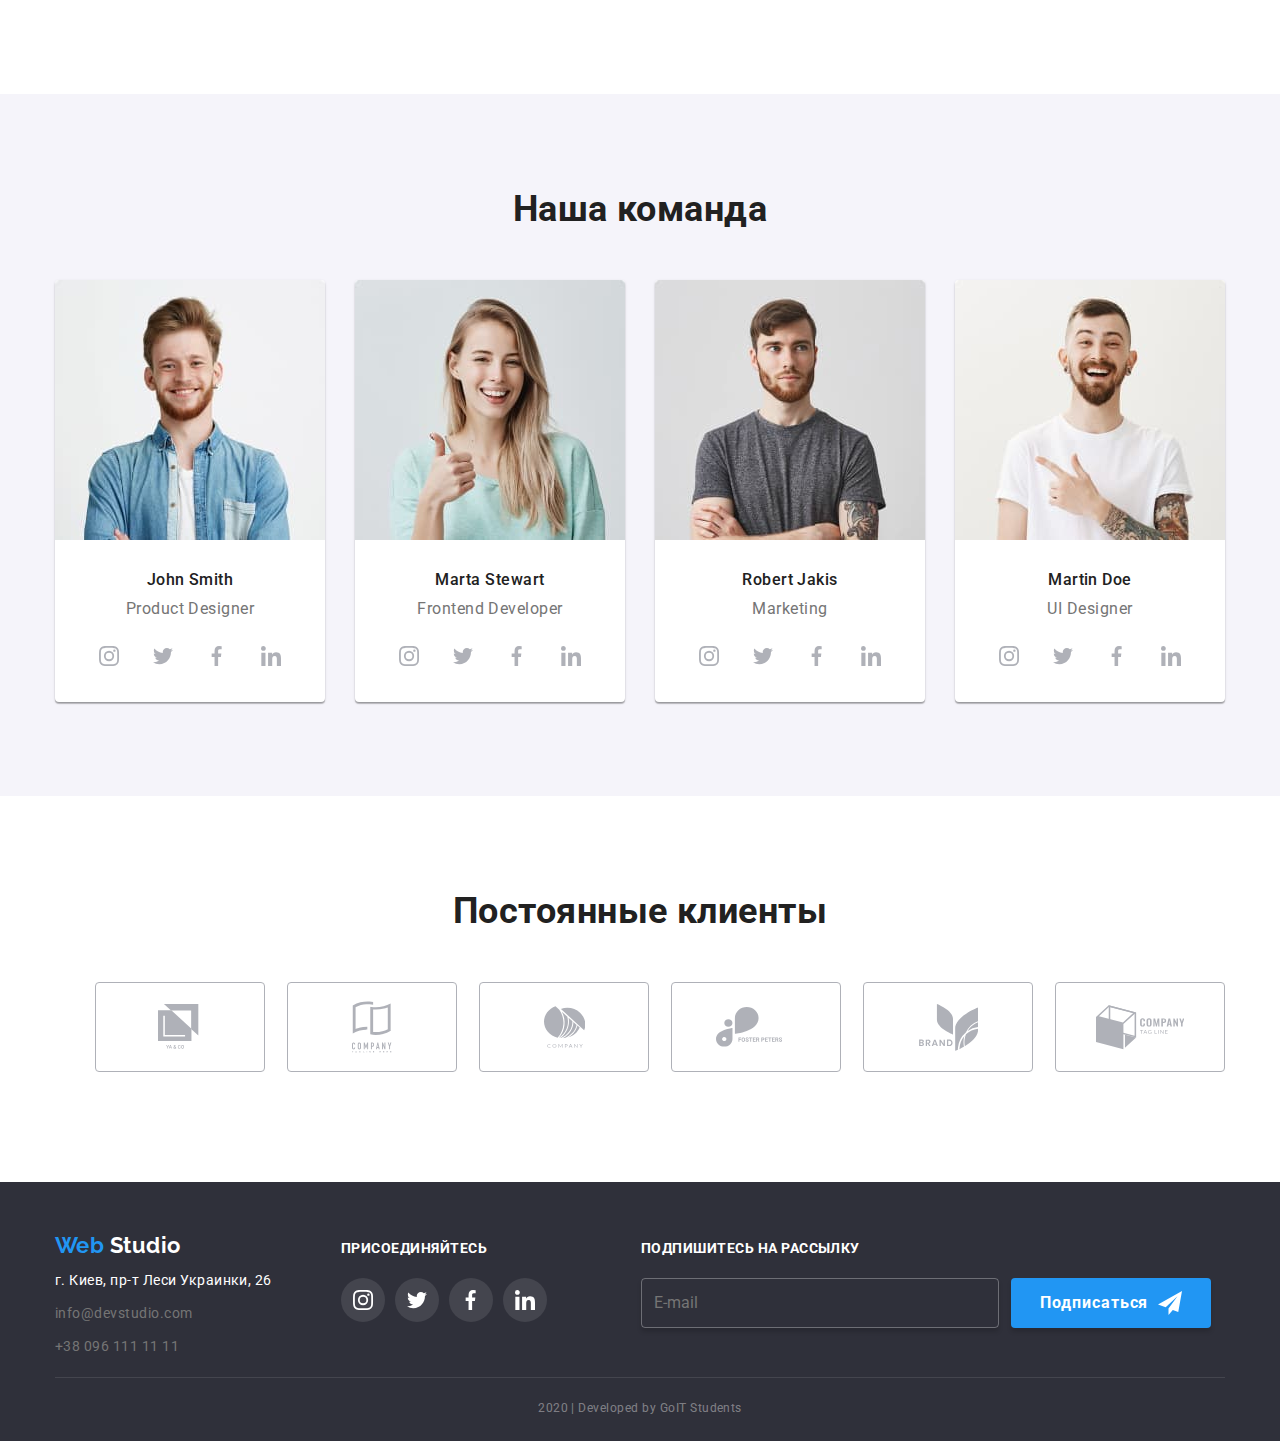
==== commit 21bd947c: "12" ====
--- a/index.html
+++ b/index.html
@@ -69,6 +69,7 @@
                                 </label>
                             </form>
                         </li>
+                        
                         <li class="form-list__item">
                             <form action="">
                                 <label for="" class="form-list__item-label">
@@ -440,23 +441,19 @@
 
                 <form class="subscribe">
                     <b class="subscribe-urge">Подпишитесь на рассылку</b>
-                    <ul class="subscribe-form">
-                        <li>
-                            <form action="" class="subscribe-form__field">
-                                <label for="email" class="subscribe-form__field-label">
-                                    <input type="email" name="email" class="subscribe-form__field-input" placeholder="E-mail">
-                                </label>
-                            </form>
-                        </li>
+                    <div class="subscribe-form">
+                        <form action="" class="subscribe-form__field">
+                            <label for="email" class="subscribe-form__field-label">
+                                <input type="email" name="email" class="subscribe-form__field-input" placeholder="E-mail">
+                            </label>
+                        </form>
                         
-                        <li>
-                            <button type="submit" class="submit">Подписаться
-                                <svg class="submit-svg">
-                                    <use href="./images/sprite.svg#icon-send"></use>
-                                </svg>
-                            </button>
-                        </li>
-                    </ul>
+                        <button type="submit" class="submit">Подписаться
+                            <svg class="submit-svg">
+                                <use href="./images/sprite.svg#icon-send"></use>
+                            </svg>
+                        </button>
+                    </div>
                 </form>
                 
             </section>
--- a/css/style.css
+++ b/css/style.css
@@ -671,6 +671,8 @@
 
 
 .team-flex{
+    margin: 0;
+    padding: 0;
     display: flex;
 }
 
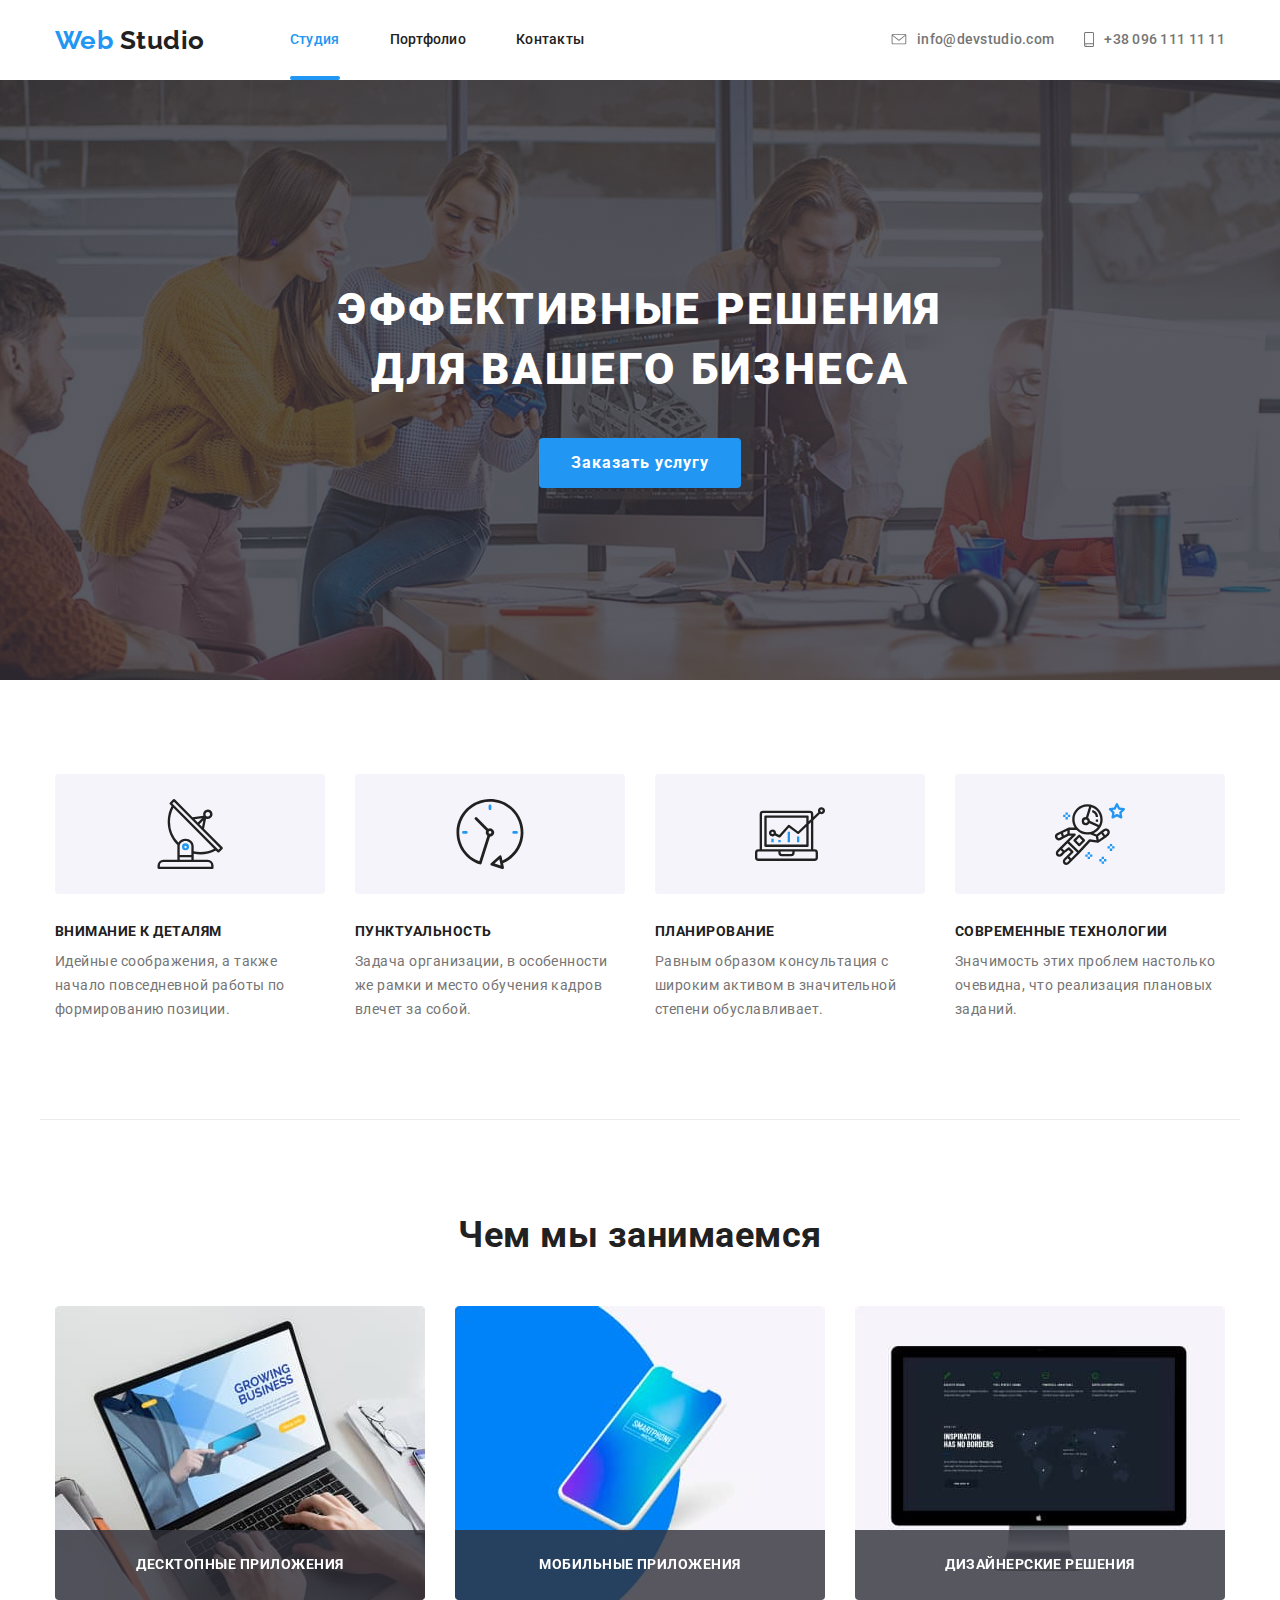
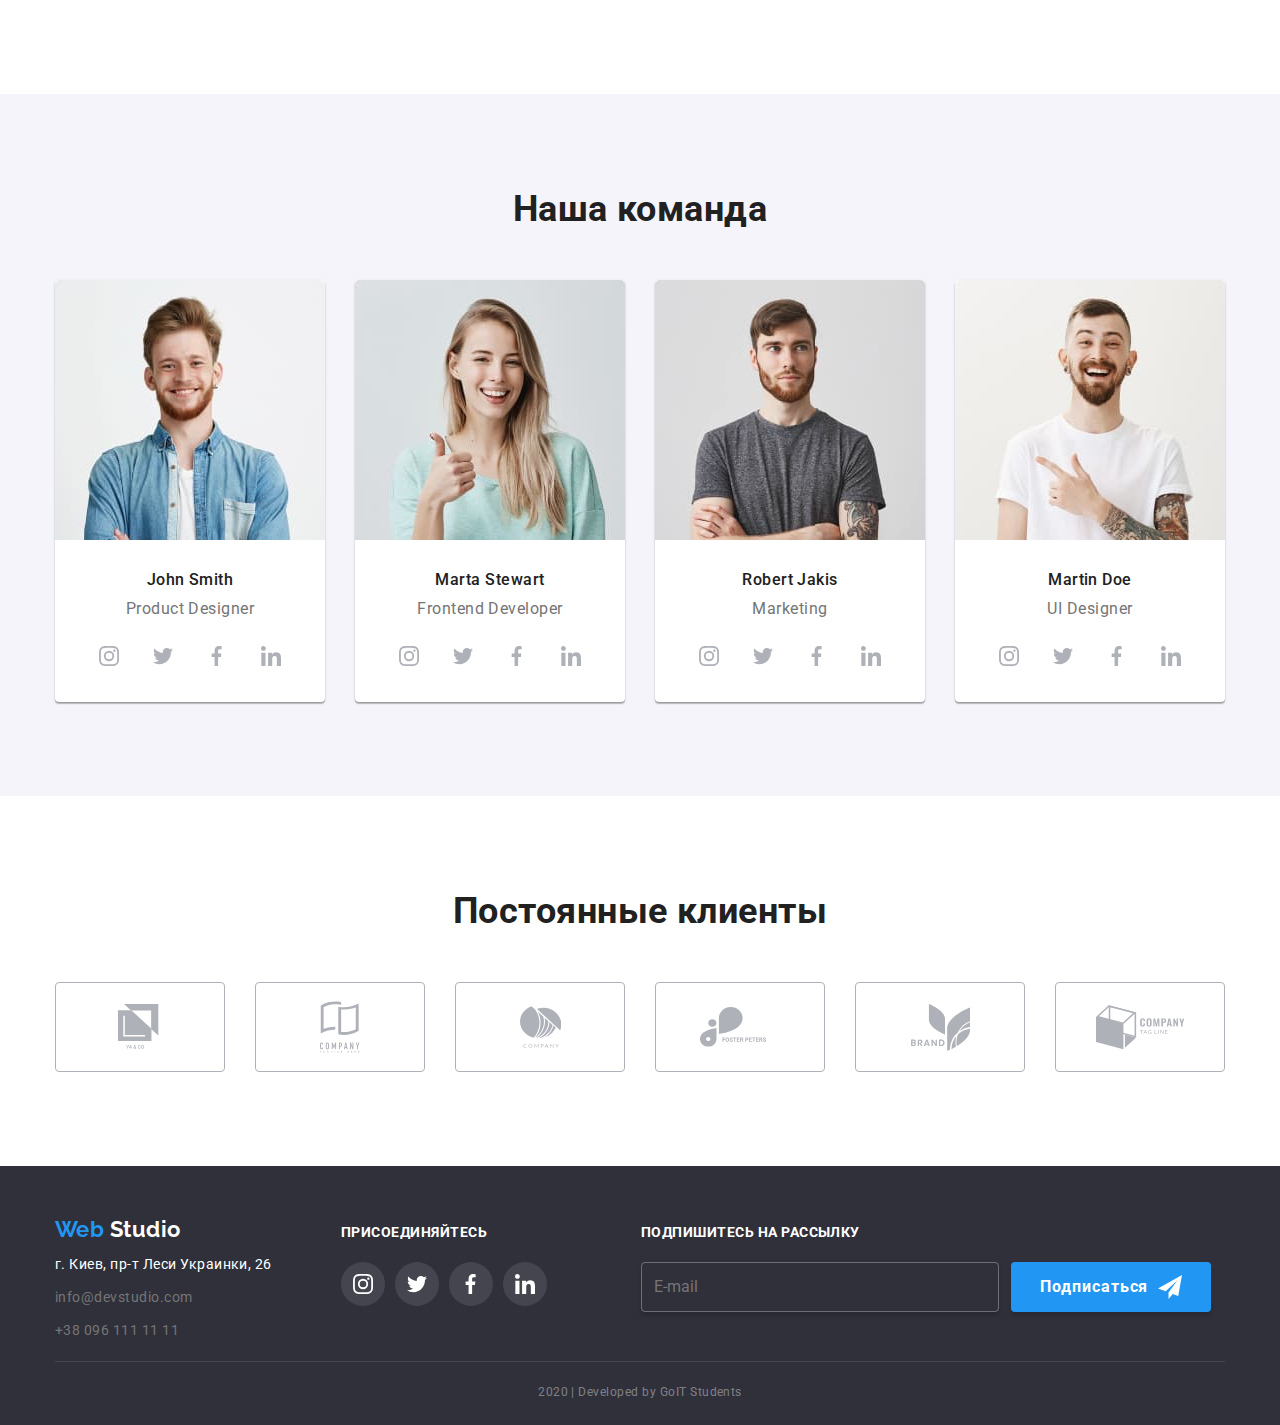
==== commit aaaf9e90: "исправление по разметке" ====
--- a/index.html
+++ b/index.html
@@ -55,65 +55,54 @@
 
                 <form action="form" class="form">
                     <b class="form-call">Оставьте свои данные, мы вам перезвоним</b>
-                    <ul class="form-list">
-                        <li class="form-list__item">
-                            <form action="">
-                                <label for="" class="form-list__item-label">
-                                    <svg class="form-list__item-image"  width="12" height="12">
-                                        <use href="./images/sprite.svg#icon-person"></use>
-                                    </svg>
-                                    <input type="name" class="form-list__item-colomn" placeholder=" ">
-
-                                    <span class="form-list__item-text">Имя</span> 
-
-                                </label>
-                            </form>
-                        </li>
-                        
-                        <li class="form-list__item">
-                            <form action="">
-                                <label for="" class="form-list__item-label">
-                                    <svg class="form-list__item-image telephone" width="13" height="13">
-                                        <use href="./images/sprite.svg#icon-telephone"></use>
-                                    </svg>
-                                    <input type="tel" name="telephone" class="form-list__item-colomn" placeholder=" "> 
+                    <div class="form-list__item">
+                        <label class="form-list__item-label">
+                            <svg class="form-list__item-image"  width="12" height="12">
+                                <use href="./images/sprite.svg#icon-person"></use>
+                            </svg>
+                            <input type="name" class="form-list__item-colomn" placeholder=" ">
+
+                            <span class="form-list__item-text">Имя</span> 
+
+                        </label>
+                    </div>
+
+                    <div class="form-list__item">
+                        <label class="form-list__item-label">
+                            <svg class="form-list__item-image telephone" width="13" height="13">
+                                <use href="./images/sprite.svg#icon-telephone"></use>
+                            </svg>
+                            <input type="tel" name="telephone" class="form-list__item-colomn" placeholder=" "> 
                                     
-                                    <span class="form-list__item-text">Телефон</span>
-                                </label>
-                            </form>
-                        </li>
-                        <li class="form-list__item">
-                            <form action="" class="form-list__item-form">
-                                <label for="" class="form-list__item-label">
-                                    <svg class="form-list__item-image envelope " width="15" height="12">
-                                        <use href="./images/sprite.svg#icon-e-mail" ></use>
-                                    </svg>
-                                    <input type="email" name="email" class="form-list__item-colomn" placeholder=" ">
+                            <span class="form-list__item-text">Телефон</span>
+                        </label>
+                    </div>
+                    <div class="form-list__item">
+                        <label class="form-list__item-label">
+                            <svg class="form-list__item-image envelope " width="15" height="12">
+                                <use href="./images/sprite.svg#icon-e-mail" ></use>
+                            </svg>
+                            <input type="email" name="email" class="form-list__item-colomn" placeholder=" ">
                                     
-                                    <span class="form-list__item-text">Почта</span>
-                                    
-                                </label>
-                            </form>
-                        </li>
-                        <li class="form-list__item">
-                            <form action="" class="form-list__item-form">
-                                <label for="" class="form-list__item-label">
-                                    <textarea name="comment" rows="5" placeholder=" "   class="form-list__item-colomn comments"></textarea>
-                                    <span class="comments-text">Комментарий</span>
-                                </label>
-
-                            </form>
-                        </li>
-                    </ul>
+                            <span class="form-list__item-text">Почта</span>
+                        </label>
+                    </div>
+                    <div class="form-list__item">
+                        <label class="form-list__item-label">
+                            <textarea name="comment" rows="5" placeholder=" "   class="form-list__item-colomn comments"></textarea>
+                            <span class="comments-text">Комментарий</span>
+                        </label>
+                    </div>
 
                     <div class="form-mailing">
                         <form action="">
-                            <label for="">
+                            <label>
                                 <input type="checkbox" class="checbox">
                             </label>
                         </form>
                         <p>Соглашаюсь с рассылкой и принимаю 
-                            <a href="" class="form-mailing__link">Условия договора</a></p>
+                            <a href="" class="form-mailing__link">Условия договора</a>
+                        </p>
                     </div>
                     <button type="submit" class="button-send">Отправить</button>
                 </form>
--- a/css/style.css
+++ b/css/style.css
@@ -773,6 +773,8 @@
 }
 
 .partners{
+    margin: 0;
+    padding: 0;
     display: flex;
     justify-content: space-between;
     /* padding-bottom: 94px; */
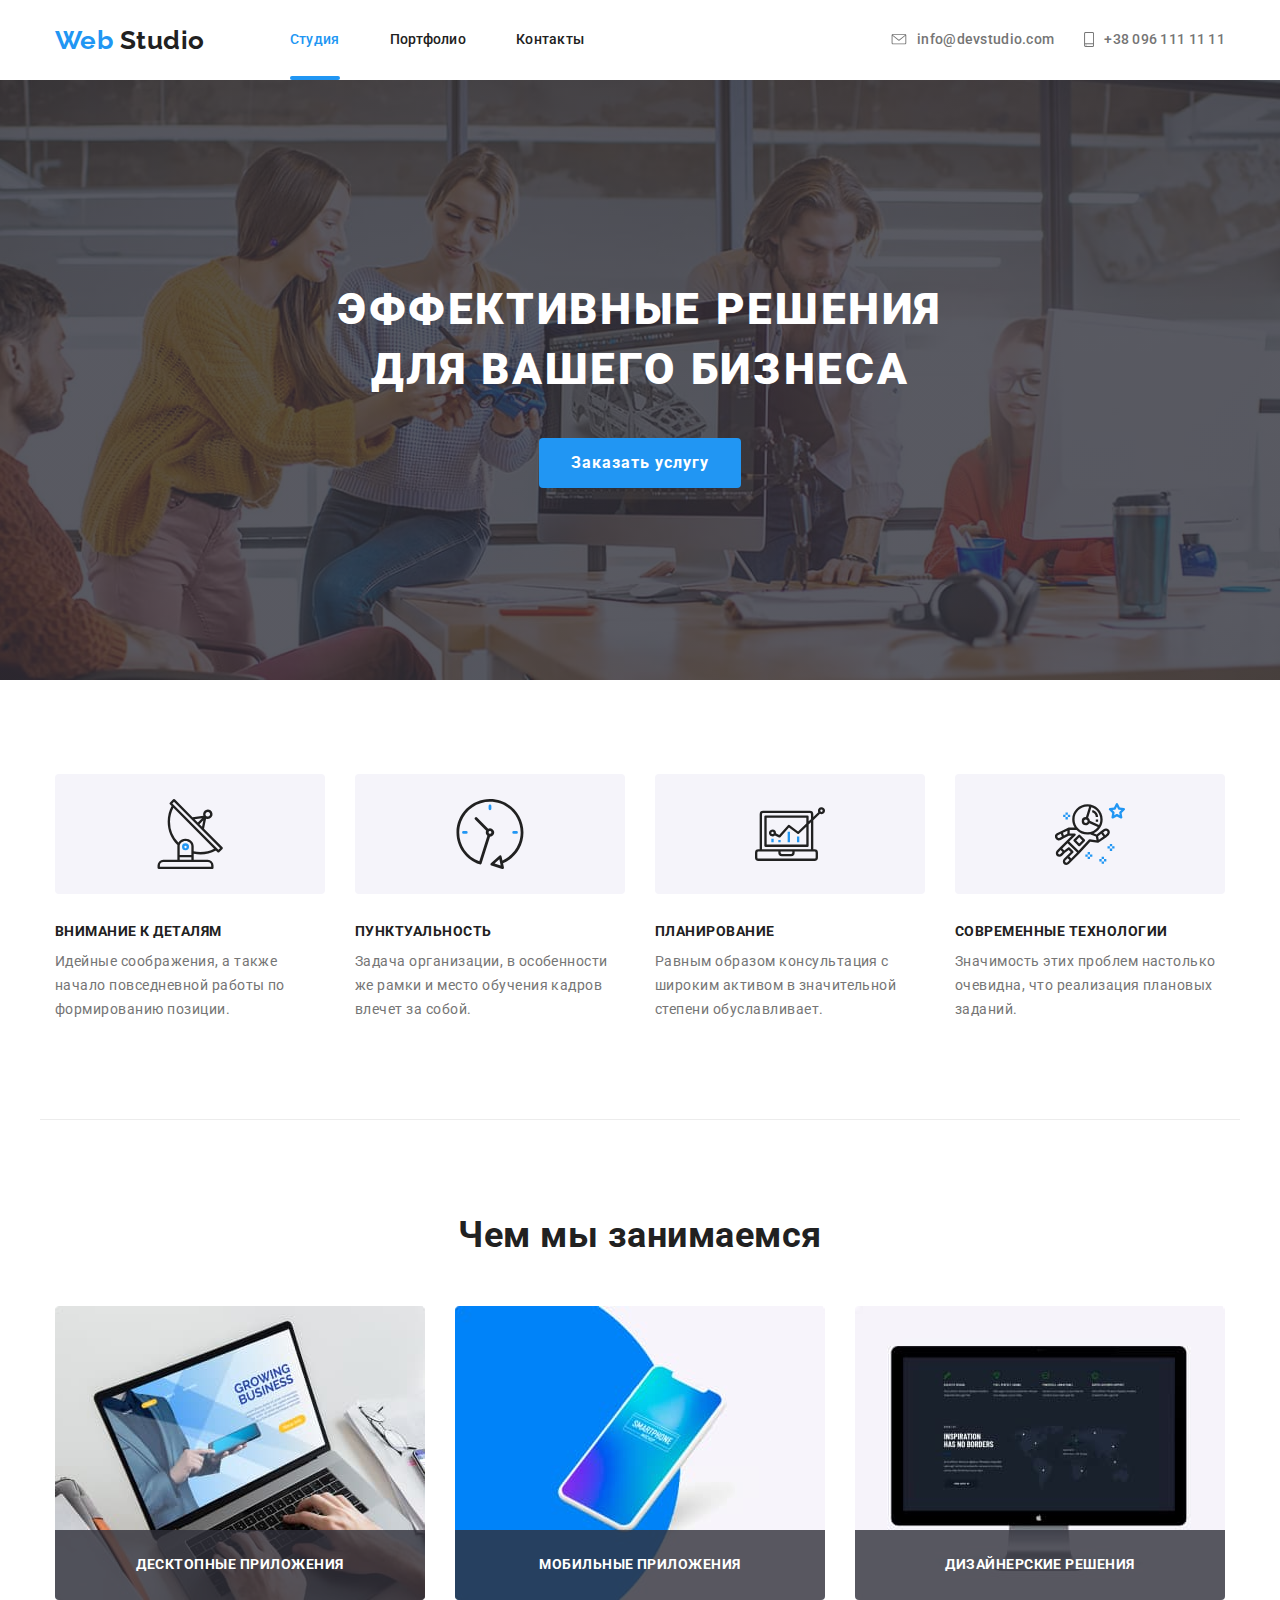
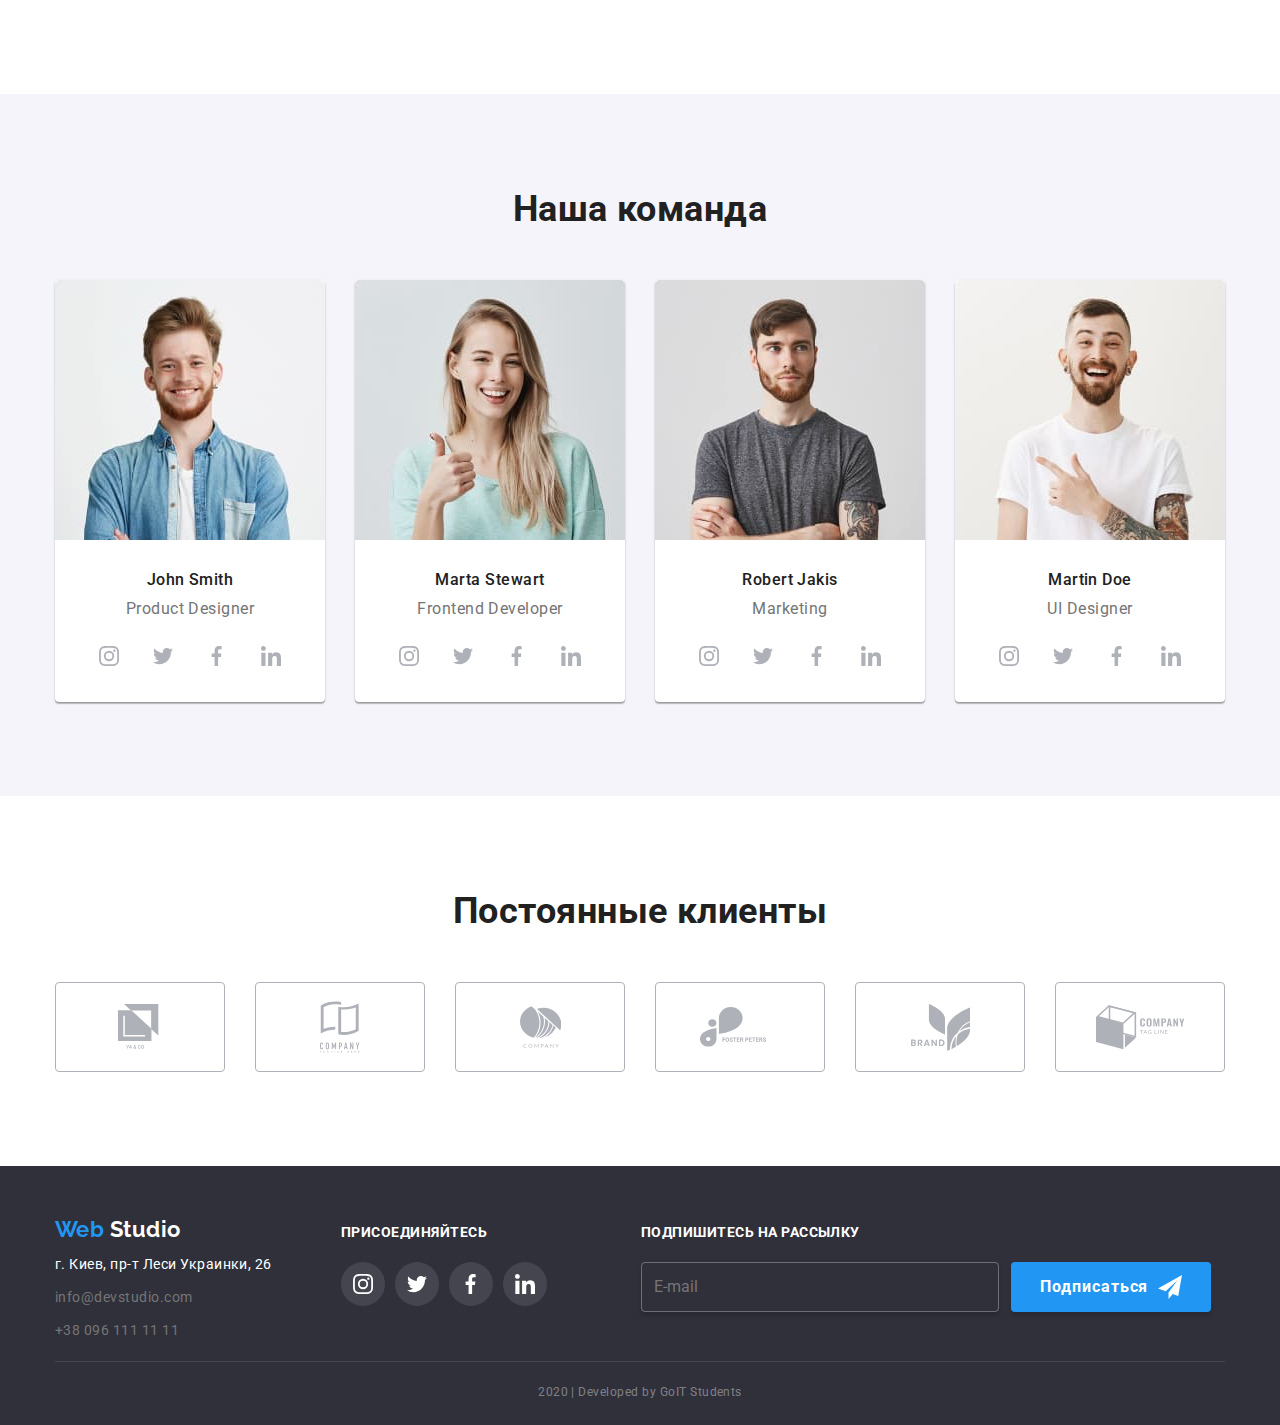
==== commit a490a5d3: "пофиксил момент с тем что модальное окно поверх чем мы занимаемся выходит" ====
--- a/index.html
+++ b/index.html
@@ -45,73 +45,6 @@
             <button class="link" data-modal-open>Заказать услугу</button>
         </section>
 
-        <div class="backdrop is-hidden" data-modal>
-            <div class="modal">
-                <button class="modal-button" data-modal-close>
-                    <svg class="modal-close">
-                        <use href="./images/sprite-cross.svg#icon-cross"></use>
-                    </svg>
-                </button>
-
-                <form action="form" class="form">
-                    <b class="form-call">Оставьте свои данные, мы вам перезвоним</b>
-                    <div class="form-list__item">
-                        <label class="form-list__item-label">
-                            <svg class="form-list__item-image"  width="12" height="12">
-                                <use href="./images/sprite.svg#icon-person"></use>
-                            </svg>
-                            <input type="name" class="form-list__item-colomn" placeholder=" ">
-
-                            <span class="form-list__item-text">Имя</span> 
-
-                        </label>
-                    </div>
-
-                    <div class="form-list__item">
-                        <label class="form-list__item-label">
-                            <svg class="form-list__item-image telephone" width="13" height="13">
-                                <use href="./images/sprite.svg#icon-telephone"></use>
-                            </svg>
-                            <input type="tel" name="telephone" class="form-list__item-colomn" placeholder=" "> 
-                                    
-                            <span class="form-list__item-text">Телефон</span>
-                        </label>
-                    </div>
-                    <div class="form-list__item">
-                        <label class="form-list__item-label">
-                            <svg class="form-list__item-image envelope " width="15" height="12">
-                                <use href="./images/sprite.svg#icon-e-mail" ></use>
-                            </svg>
-                            <input type="email" name="email" class="form-list__item-colomn" placeholder=" ">
-                                    
-                            <span class="form-list__item-text">Почта</span>
-                        </label>
-                    </div>
-                    <div class="form-list__item">
-                        <label class="form-list__item-label">
-                            <textarea name="comment" rows="5" placeholder=" "   class="form-list__item-colomn comments"></textarea>
-                            <span class="comments-text">Комментарий</span>
-                        </label>
-                    </div>
-
-                    <div class="form-mailing">
-                        <form action="">
-                            <label>
-                                <input type="checkbox" class="checbox">
-                            </label>
-                        </form>
-                        <p>Соглашаюсь с рассылкой и принимаю 
-                            <a href="" class="form-mailing__link">Условия договора</a>
-                        </p>
-                    </div>
-                    <button type="submit" class="button-send">Отправить</button>
-                </form>
-            </div>            
-        </div>
-
-        
-        
-
         <section>
             <!--Скрытый заголовок-->
             <h2 class="visually-hidden">Преимущества</h2>
@@ -175,7 +108,6 @@
                     </li>
                 </ul>
             </div>
-            
         </section>
 
         <section class="team">
@@ -377,6 +309,68 @@
             </div>
         </section>
     </main>
+
+    <div class="backdrop is-hidden" data-modal>
+        <div class="modal">
+            <button class="modal-button" data-modal-close>
+                <svg class="modal-close">
+                    <use href="./images/sprite-cross.svg#icon-cross"></use>
+                </svg>
+            </button>
+
+            <form action="form" class="form">
+                <b class="form-call">Оставьте свои данные, мы вам перезвоним</b>
+                <div class="form-list__item first">
+                    <label class="form-list__item-label">
+                        <svg class="form-list__item-image"  width="12" height="12">
+                            <use href="./images/sprite.svg#icon-person"></use>
+                        </svg>
+                        <input type="text" class="form-list__item-colomn" placeholder=" ">
+
+                        <span class="form-list__item-text">Имя</span> 
+
+                    </label>
+                </div>
+
+                <div class="form-list__item">
+                    <label class="form-list__item-label">
+                        <svg class="form-list__item-image telephone" width="13" height="13">
+                            <use href="./images/sprite.svg#icon-telephone"></use>
+                        </svg>
+                        <input type="tel" name="telephone" class="form-list__item-colomn" placeholder=" "> 
+                                
+                        <span class="form-list__item-text">Телефон</span>
+                    </label>
+                </div>
+                <div class="form-list__item">
+                    <label class="form-list__item-label">
+                        <svg class="form-list__item-image envelope " width="15" height="12">
+                            <use href="./images/sprite.svg#icon-e-mail" ></use>
+                        </svg>
+                        <input type="email" name="email" class="form-list__item-colomn" placeholder=" ">
+                                
+                        <span class="form-list__item-text">Почта</span>
+                    </label>
+                </div>
+                <div class="form-list__item">
+                    <label class="form-list__item-label">
+                        <textarea name="comment" rows="5" placeholder=" "   class="form-list__item-colomn comments"></textarea>
+                        <span class="comments-text">Комментарий</span>
+                    </label>
+                </div>
+
+                <div class="form-mailing">
+                        <label>
+                            <input type="checkbox" class="checbox">
+                        </label>
+                    <p>Соглашаюсь с рассылкой и принимаю 
+                        <a href="" class="form-mailing__link">Условия договора</a>
+                    </p>
+                </div>
+                <button type="submit" class="button-send">Отправить</button>
+            </form>
+        </div>            
+    </div>
 
     <footer>
         <div class="container footer">
@@ -428,23 +422,20 @@
                     </ul>
                 </div>
 
-                <form class="subscribe">
+                <div class="subscribe">
                     <b class="subscribe-urge">Подпишитесь на рассылку</b>
-                    <div class="subscribe-form">
-                        <form action="" class="subscribe-form__field">
-                            <label for="email" class="subscribe-form__field-label">
-                                <input type="email" name="email" class="subscribe-form__field-input" placeholder="E-mail">
-                            </label>
-                        </form>
-                        
+                    <form action="" class="subscribe-form">
+                        <label for="email">
+                            <input type="email" name="email" class="subscribe-form__field-input" placeholder="E-mail">
+                        </label>
                         <button type="submit" class="submit">Подписаться
                             <svg class="submit-svg">
                                 <use href="./images/sprite.svg#icon-send"></use>
                             </svg>
                         </button>
-                    </div>
-                </form>
-                
+                    </form>
+                </div>
+            
             </section>
             <p class="developers">2020 | Developed by GoIT Students</p>
         </div>
--- a/css/style.css
+++ b/css/style.css
@@ -319,12 +319,10 @@
     position: relative;
     top: 50%;
     left: 50%;
-
-    padding-top: 40px;
-    padding-bottom: 40px;
+    
+    padding: 40px;
 
     width: 528px;
-    height: 581px;
 
     background-color: var(--third-text-color);
     border-radius: 4px;
@@ -343,7 +341,7 @@
     position: absolute;
     top: 0;
     right: 0;
-    transform: translate(+30%, -30%);
+    transform: translate(30%, -30%);
     
     display: flex;
     /* flex-direction: column; */
@@ -386,7 +384,7 @@
     display: block; 
 }
 
-.form-list__item:first-child{
+.form-list__item.first{
     margin-top: 30px;
 }
 
@@ -426,7 +424,7 @@
 
 .form-list__item-colomn{
     padding-left: 42px;
-    width: 448px;
+    width: 100%;
     height: 40px;
     border: 1px solid rgba(33, 33, 33, 0.2);
     border-radius: 4px;
@@ -435,7 +433,7 @@
 
 .form-list__item-colomn.comments{
     padding: 12px 16px;
-    width: 448px;
+    width: 100%;
     height: 120px;
 }
 
@@ -1079,10 +1077,6 @@
     margin-top: 20px;
 }
 
-.subscribe-form__field{
-
-}
-
 .subscribe-form__field-label{
 
 }
